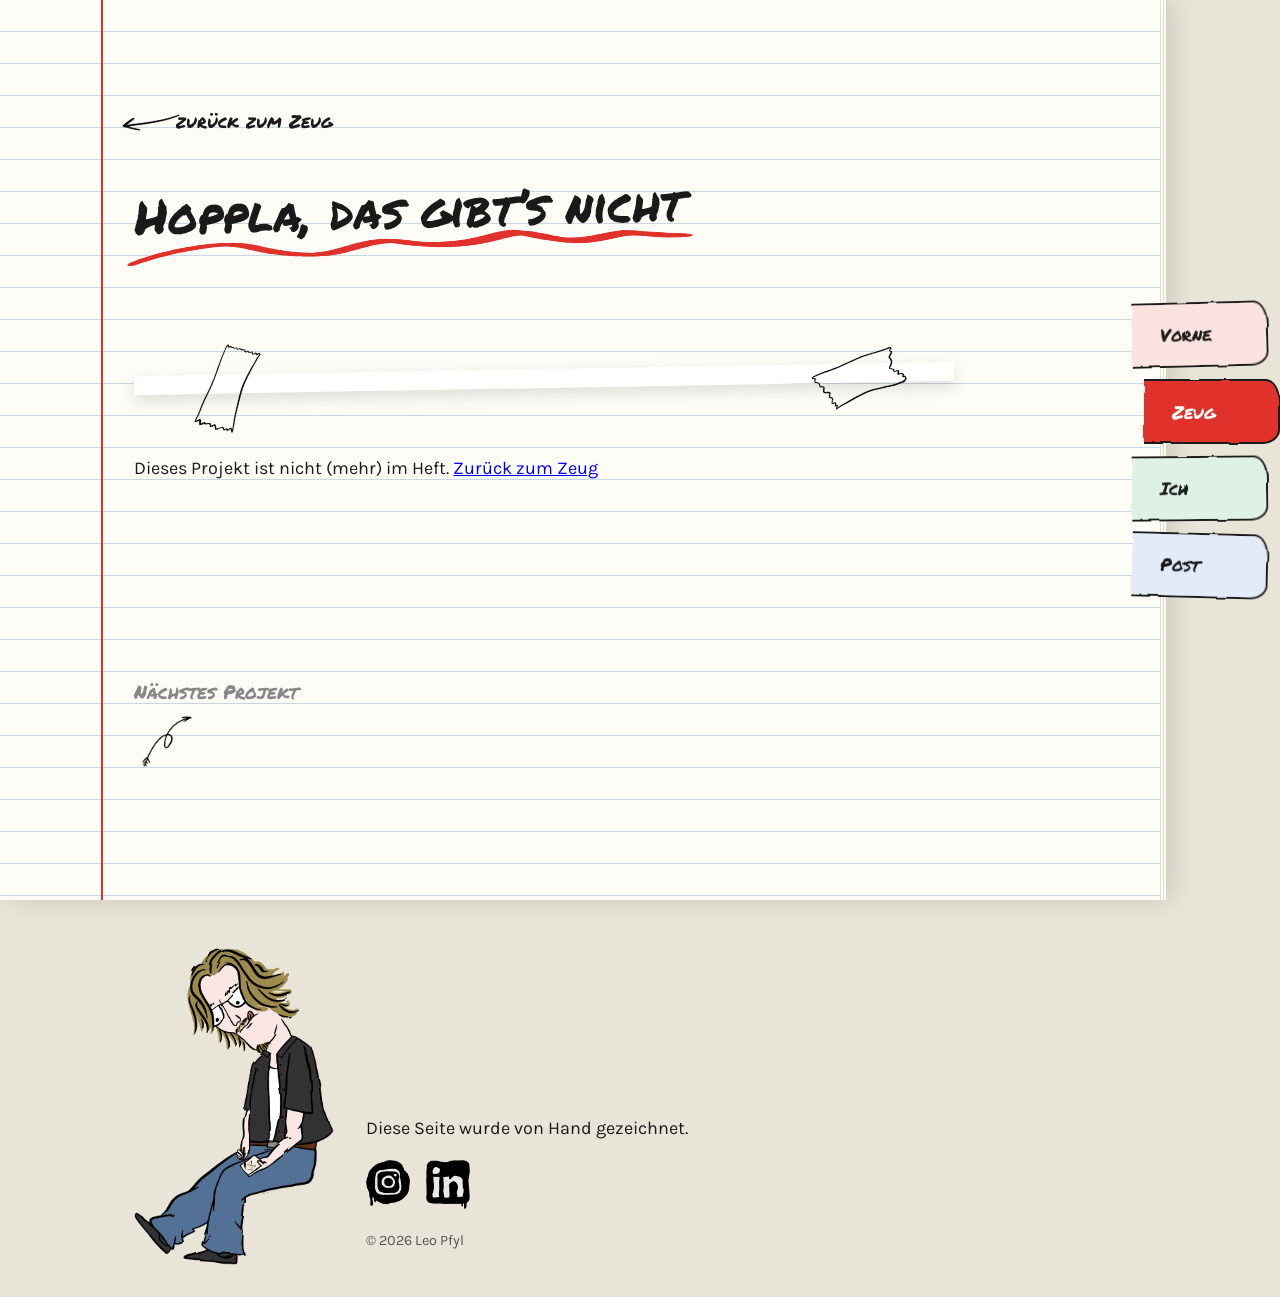
==== projekt.html @ 8b2b8435 "Projekt seite" ====
<!doctype html>
<html lang="de">
<head>
  <meta charset="utf-8">
  <meta name="viewport" content="width=device-width, initial-scale=1">
  <title>Projekt – Leo Pfyl</title>
  <link rel="icon" href="assets/img/marke/logo.png">
  <link rel="preload" href="assets/fonts/permanent-marker.woff2" as="font" type="font/woff2" crossorigin>
  <link rel="stylesheet" href="css/style.css">
  <script>try { if (sessionStorage.getItem("uebergang")) document.documentElement.classList.add("kommt-an"); } catch (e) {}</script>
</head>
<body>

  <svg class="filter" aria-hidden="true">
    <filter id="boil-0"><feTurbulence type="fractalNoise" baseFrequency="0.03" numOctaves="2" seed="1"/><feDisplacementMap in="SourceGraphic" scale="3"/></filter>
    <filter id="boil-1"><feTurbulence type="fractalNoise" baseFrequency="0.03" numOctaves="2" seed="7"/><feDisplacementMap in="SourceGraphic" scale="3"/></filter>
    <filter id="boil-2"><feTurbulence type="fractalNoise" baseFrequency="0.03" numOctaves="2" seed="13"/><feDisplacementMap in="SourceGraphic" scale="3"/></filter>
  </svg>

  <svg class="uebergang" viewBox="0 0 100 100" preserveAspectRatio="none" aria-hidden="true">
    <path pathLength="1" d="M-20 -6 L120 -14 L-20 8 L120 0 L-20 22 L120 14 L-20 36 L120 28 L-20 50 L120 42 L-20 64 L120 56 L-20 78 L120 70 L-20 92 L120 84 L-20 106 L120 98 L-20 120 L120 112"/>
  </svg>

  <nav class="register" aria-label="Hauptnavigation">
    <a class="lasche" href="index.html">Vorne</a>
    <a class="lasche ist-aktiv" href="projekte.html">Zeug</a>
    <a class="lasche" href="index.html#ich">Ich</a>
    <a class="lasche" href="index.html#post">Post</a>
  </nav>

  <main class="seite">
    <!-- Der Inhalt wird aus data/projekte.json gefüllt (projekt.html?p=slug) -->
    <article class="abschnitt projekt">
      <a class="zurueck" href="projekte.html">
        <img src="assets/img/deko/pfeil-einfach.png" alt="">
        zurück zum Zeug
      </a>

      <header class="projekt__kopf">
        <h1 class="notiz projekt__titel"></h1>
        <p class="projekt__notiz"></p>
        <dl class="projekt__infos"></dl>
      </header>

      <figure class="eingeklebt projekt__hauptbild">
        <img class="klebeband klebeband--links" src="assets/img/deko/klebeband-1.png" alt="">
        <img class="klebeband klebeband--rechts" src="assets/img/deko/klebeband-3.png" alt="">
      </figure>

      <div class="projekt__text"></div>

      <div class="projekt__galerie"></div>

      <section class="projekt__skizzen" hidden>
        <h2 class="notiz">Aus dem Skizzenbuch</h2>
        <div class="projekt__galerie"></div>
      </section>

      <a class="naechstes" href="projekte.html">
        <span class="naechstes__label">Nächstes Projekt</span>
        <span class="naechstes__titel"></span>
        <img src="assets/img/deko/pfeil-kringel-1.png" alt="">
      </a>
    </article>
  </main>

  <footer class="fuss">
    <img class="fuss__figur" src="assets/img/figuren/zeichnend.png" alt="Leo sitzt da und zeichnet">
    <div class="fuss__text">
      <p>Diese Seite wurde von Hand gezeichnet.</p>
      <div class="socials">
        <a href="https://www.instagram.com/" aria-label="Instagram"><img src="assets/img/marke/instagram.png" alt=""></a>
        <a href="https://www.linkedin.com/" aria-label="LinkedIn"><img src="assets/img/marke/linkedin.png" alt=""></a>
      </div>
      <p class="fuss__klein">© 2026 Leo Pfyl</p>
    </div>
  </footer>

  <script src="js/vendor/gsap.min.js"></script>
  <script src="js/main.js"></script>
</body>
</html>
---- css/style.css ----
/* ==========================================================================
   Skizzenbuch – Grundgerüst
   ========================================================================== */

@font-face {
  font-family: "Marker";
  src: url("../assets/fonts/permanent-marker.woff2") format("woff2");
  font-display: swap;
}
@font-face {
  font-family: "Karla";
  src: url("../assets/fonts/karla-400.woff2") format("woff2");
  font-weight: 400;
  font-display: swap;
}
@font-face {
  font-family: "Karla";
  src: url("../assets/fonts/karla-700.woff2") format("woff2");
  font-weight: 700;
  font-display: swap;
}

:root {
  --papier: #fdfcf7;
  --tusche: #1a1a1a;
  --rot: #e0322b;
  --linie: #c9d6e3;          /* Heftlinien */
  --zeile: 2rem;             /* Abstand der Heftlinien = Zeilenhöhe */
  --rand: clamp(3rem, 8vw, 7rem);   /* Position des roten Randstrichs */
  --register-breite: 7.5rem;

  --schrift-hand: "Marker", "Comic Sans MS", cursive;
  --schrift-text: "Karla", system-ui, sans-serif;
}

*,
*::before,
*::after { box-sizing: border-box; }

html { scroll-behavior: smooth; }

body {
  margin: 0;
  background: #e9e4d8;        /* Tisch, auf dem das Skizzenbuch liegt */
  color: var(--tusche);
  font-family: var(--schrift-text);
  font-size: 1.125rem;
  line-height: var(--zeile);
}

img { max-width: 100%; display: block; }

.sr-only {
  position: absolute;
  width: 1px; height: 1px;
  overflow: hidden;
  clip: rect(0 0 0 0);
  white-space: nowrap;
}

.filter { position: absolute; width: 0; height: 0; }

/* ---------- Die Seite: liniertes Papier mit rotem Rand ---------- */

.seite {
  position: relative;
  margin-right: var(--register-breite);
  min-height: 100vh;
  padding-left: calc(var(--rand) + 2rem);
  padding-right: 2rem;
  background-color: var(--papier);
  background-image:
    linear-gradient(90deg, transparent calc(var(--rand) - 1px), var(--rot) calc(var(--rand) - 1px),
                    var(--rot) calc(var(--rand) + 1px), transparent calc(var(--rand) + 1px)),
    repeating-linear-gradient(to bottom, transparent 0 calc(var(--zeile) - 1px),
                              var(--linie) calc(var(--zeile) - 1px) var(--zeile));
  /* rechter Rand des Buches: ein paar Seiten, die darunter liegen */
  box-shadow:
    1px 0 0 #e6e1d3,
    3px 0 0 var(--papier), 4px 0 0 #e1dccd,
    6px 0 0 var(--papier), 7px 0 0 #dcd6c6,
    12px 0 24px rgb(0 0 0 / 0.12);
}

.abschnitt {
  min-height: 60vh;
  padding: calc(var(--zeile) * 3) 0;
}

/* ---------- Register-Laschen ---------- */

.register {
  position: fixed;
  top: 0;
  right: 0;
  width: var(--register-breite);
  height: 100vh;
  display: flex;
  flex-direction: column;
  justify-content: center;
  gap: 0.75rem;
  z-index: 10;
}

.lasche {
  --farbe: #f6f1e4;
  position: relative;
  display: block;
  width: calc(var(--register-breite) + 1rem);
  margin-left: -1rem;          /* steckt ein Stück unter der Seite */
  padding: 0.9rem 1rem 0.9rem 1.75rem;
  background: var(--farbe);
  border: 2px solid var(--tusche);
  border-left: none;
  border-radius: 0 14px 18px 0 / 0 22px 14px 0;
  color: var(--tusche);
  font-family: var(--schrift-hand);
  font-size: 1.15rem;
  text-decoration: none;
  transform: translateX(-0.75rem) rotate(var(--kipp, 0deg));
  /* nur transform animieren: eine Farb-Animation unter dem SVG-Filter wird in Chrome nicht neu gezeichnet */
  transition: transform 0.35s cubic-bezier(.3, 1.6, .5, 1);
  filter: url(#boil-0);
}
.lasche:nth-child(1) { --farbe: #fbe3df; --kipp: -1.5deg; }
.lasche:nth-child(2) { --farbe: #fff6c8; --kipp: 1deg; }
.lasche:nth-child(3) { --farbe: #dff0e4; --kipp: -0.5deg; }
.lasche:nth-child(4) { --farbe: #e2ebf7; --kipp: 1.5deg; }

.lasche:hover,
.lasche:focus-visible { transform: translateX(0) rotate(0deg); }

.lasche.ist-aktiv {
  background: var(--rot);
  color: var(--papier);
  transform: translateX(0) rotate(0deg);
}

/* ---------- Handschrift-Elemente ---------- */

.notiz {
  display: inline-block;
  margin: 0 0 var(--zeile);
  font-family: var(--schrift-hand);
  font-weight: 400;
  font-size: clamp(2rem, 4vw, 3rem);
  line-height: calc(var(--zeile) * 2);
  transform: rotate(-1.5deg);
  position: relative;
}
/* rote Wellenlinie unter jeder Notiz – gezeichnet von Leo, eingefärbt per CSS */
.notiz::after {
  content: "";
  position: absolute;
  left: -0.25em;
  right: -0.25em;
  bottom: -0.4em;
  height: 0.6em;
  background: var(--rot);
  -webkit-mask: url("../assets/img/deko/unterstrich-welle.png") center / 100% 100% no-repeat;
          mask: url("../assets/img/deko/unterstrich-welle.png") center / 100% 100% no-repeat;
}

.platzhalter {
  color: #8a8a8a;
  font-style: italic;
}

/* ---------- Gezeichneter Knopf ---------- */

.knopf {
  display: inline-block;
  padding: 0.6rem 1.6rem;
  border: 2.5px solid var(--tusche);
  border-radius: 255px 15px 225px 15px / 15px 225px 15px 255px;
  color: var(--tusche);
  font-family: var(--schrift-hand);
  font-size: 1.2rem;
  text-decoration: none;
  /* Schraffur, die beim Hover "ausgemalt" wird */
  background-image: repeating-linear-gradient(-45deg, var(--rot) 0 2px, transparent 2px 7px);
  background-size: 0% 100%;
  background-repeat: no-repeat;
  transition: background-size 0.45s steps(6);
  filter: url(#boil-0);
}
.knopf:hover,
.knopf:focus-visible { background-size: 100% 100%; }

/* ---------- Startseite ---------- */

.vorne {
  position: relative;
  min-height: 100vh;
  display: flex;
  flex-direction: column;
  align-items: center;
  justify-content: center;
  text-align: center;
}

.schriftzug { margin: 0; width: min(80%, 900px); }
.schriftzug__canvas { width: 100%; height: auto; }

.vorne__untertitel {
  margin: var(--zeile) 0 0;
  font-size: 1.25rem;
  opacity: 0;              /* wird nach dem Schriftzug eingeblendet */
}

.doodle {
  position: absolute;
  left: var(--x);
  top: var(--y);
  width: var(--w);
  transform: rotate(var(--r));
  filter: url(#boil-0);
  opacity: 0;
}

.scroll-hinweis {
  position: absolute;
  bottom: 2rem;
  left: 50%;
  display: flex;
  align-items: flex-end;
  gap: 0.5rem;
  color: var(--tusche);
  font-family: var(--schrift-hand);
  text-decoration: none;
  opacity: 0;
}
.scroll-hinweis img { width: 48px; transform: rotate(150deg); filter: url(#boil-0); }

/* ---------- Wäscheleine ---------- */

.leine {
  --hoehe: 26rem;
  position: relative;
  height: var(--hoehe);
  margin: 0 -2rem;              /* bis an den Seitenrand */
  overflow: hidden;
  cursor: grab;
  touch-action: pan-y;          /* senkrecht scrollen bleibt möglich */
  user-select: none;
}
.leine.ist-gezogen { cursor: grabbing; }

.leine__seil {
  position: absolute;
  inset: 0;
  width: 100%;
  height: 100%;
  overflow: visible;
  filter: url(#boil-0);
}
.leine__seil path {
  fill: none;
  stroke: var(--tusche);
  stroke-width: 2.5;
  stroke-linecap: round;
}

.leine__spur {
  list-style: none;
  margin: 0;
  padding: 0;
}

.karte {
  position: absolute;
  top: 0;
  left: 0;
  width: 180px;
  transform-origin: 50% 0;      /* dreht sich um die Klammer */
  will-change: transform;
}
.karte a {
  display: block;
  padding: 0.6rem 0.6rem 0.4rem;
  background: #fff;
  box-shadow: 0 8px 18px rgb(0 0 0 / 0.14);
  color: var(--tusche);
  text-decoration: none;
  -webkit-user-drag: none;
}
.karte__bild {
  width: 100%;
  aspect-ratio: 4 / 5;
  object-fit: contain;
  background: var(--papier);
  pointer-events: none;
}
.karte__titel {
  display: block;
  margin-top: 0.4rem;
  font-family: var(--schrift-hand);
  font-size: 1.05rem;
  line-height: 1.3;
}
.karte__notiz {
  display: block;
  font-size: 0.85rem;
  line-height: 1.3;
  color: #666;
}
.karte__klammer {
  position: absolute;
  top: -1.4rem;
  left: 50%;
  width: 26px;
  transform: translateX(-50%);
  pointer-events: none;
  z-index: 1;
}
.karte a:hover,
.karte a:focus-visible { outline: 3px solid var(--rot); outline-offset: 2px; }

.leine__hinweis {
  margin: 0;
  text-align: center;
  font-family: var(--schrift-hand);
  color: #888;
}

.leine__fuss {
  display: flex;
  align-items: flex-end;
  gap: 1.5rem;
  margin-top: var(--zeile);
}
.leine__figur { width: 110px; }
.leine__sprechblase {
  margin: 0 0 1rem;
  font-family: var(--schrift-hand);
  font-size: 1.25rem;
  line-height: 1.4;
  transform: rotate(-2deg);
}

/* ---------- Daumenkino ---------- */

.daumenkino__buehne {
  position: relative;
  height: 100vh;
  display: flex;
  align-items: center;
  justify-content: center;
}

.daumenkino__canvas {
  width: min(100%, 900px);
  max-height: 80vh;
  object-fit: contain;
}

.daumenkino__notiz {
  position: absolute;
  left: var(--x);
  top: var(--y);
  margin: 0;
  color: var(--rot);
  font-family: var(--schrift-hand);
  font-size: clamp(1.25rem, 2.4vw, 1.9rem);
  line-height: 1.2;
  white-space: nowrap;
  pointer-events: none;
  opacity: 0;
  transform: translate(-50%, -50%) rotate(var(--r)) scale(0.6);
  transition: opacity 0.2s, transform 0.35s cubic-bezier(.3, 1.8, .5, 1);
}
.daumenkino__notiz.ist-sichtbar {
  opacity: 1;
  transform: translate(-50%, -50%) rotate(var(--r)) scale(1);
}
.daumenkino__notiz.ist-gross { font-size: clamp(2.5rem, 6vw, 4.5rem); }

.daumenkino__notiz.ist-link {
  display: flex;
  align-items: center;
  gap: 0.5rem;
  color: var(--tusche);
  text-decoration: none;
}
.daumenkino__notiz.ist-link.ist-sichtbar { pointer-events: auto; }
.daumenkino__notiz.ist-link img {
  width: 56px;
  transform: rotate(130deg);
  transition: transform 0.3s;
}
.daumenkino__notiz.ist-link:hover img { transform: rotate(130deg) translate(-6px, -6px); }

/* ---------- Über mich ---------- */

.ich {
  display: grid;
  grid-template-columns: minmax(200px, 340px) 1fr;
  grid-template-areas: "titel titel" "foto text";
  gap: var(--zeile) 3rem;
  align-items: start;
}
.ich .notiz { grid-area: titel; justify-self: start; }

.foto {
  grid-area: foto;
  position: relative;
  margin: 0;
  padding: 0.6rem 0.6rem 2.5rem;
  background: #fff;
  box-shadow: 0 6px 18px rgb(0 0 0 / 0.15);
  transform: rotate(-3deg);
}
.foto__klebeband {
  position: absolute;
  top: -2.25rem;
  left: 50%;
  width: 110px;
  transform: translateX(-50%) rotate(8deg);
}
.ich__text { grid-area: text; max-width: 38rem; }

/* ---------- Footer ---------- */

.fuss {
  margin-right: var(--register-breite);
  display: flex;
  align-items: flex-end;
  gap: 2rem;
  padding: 3rem calc(var(--rand) + 2rem) 2rem;
}
.fuss__figur { width: 200px; filter: url(#boil-0); }
.fuss__text p { margin: 0 0 0.5rem; }
.fuss__klein { font-size: 0.9rem; color: #555; }

.socials { display: flex; gap: 1rem; margin: 1rem 0; }
.socials img { width: 44px; transition: transform 0.25s cubic-bezier(.3, 1.6, .5, 1); }
.socials a:hover img { transform: rotate(-10deg) scale(1.15); }

/* ---------- Kritzel-Übergang ---------- */

.uebergang {
  position: fixed;
  inset: 0;
  width: 100%;
  height: 100%;
  z-index: 100;
  pointer-events: none;
  visibility: hidden;
}
.uebergang path {
  fill: none;
  stroke: var(--rot);
  stroke-width: 22;
  stroke-linecap: round;
  stroke-linejoin: round;
  stroke-dasharray: 1;
  stroke-dashoffset: 1;
}
html.kommt-an .uebergang,
html.geht-weg .uebergang { visibility: visible; pointer-events: auto; }
html.kommt-an .uebergang path { stroke-dashoffset: 0; }

/* ---------- Eingeklebte Bilder (Klebeband oben) ---------- */

.eingeklebt {
  position: relative;
  display: block;
  margin: 0;
  padding: 0.6rem;
  background: #fff;
  box-shadow: 0 6px 16px rgb(0 0 0 / 0.13);
  transform: rotate(var(--r, 0deg));
}
.eingeklebt > img:not(.klebeband),
.eingeklebt > video { width: 100%; background: var(--papier); }
.klebeband {
  position: absolute;
  top: -1.6rem;
  left: 50%;
  width: 90px;
  transform: translateX(-50%) rotate(-6deg);
  pointer-events: none;
  z-index: 1;
}

/* ---------- Projekte-Seite ---------- */

.filter-reiter {
  display: flex;
  flex-wrap: wrap;
  gap: 0.5rem 1.5rem;
  margin: 0 0 calc(var(--zeile) * 2);
}
.filter-reiter__knopf {
  position: relative;
  padding: 0.3rem 0.9rem;
  border: none;
  background: none;
  color: var(--tusche);
  font: inherit;
  font-family: var(--schrift-hand);
  font-size: 1.2rem;
  cursor: pointer;
}
.filter-reiter__anzahl { font-size: 0.8em; color: #888; }
/* aktiver Filter: rot umkringelt mit Leos gezeichnetem Kreis */
.filter-reiter__knopf::after {
  content: "";
  position: absolute;
  inset: -0.35rem -0.6rem;
  background: var(--rot);
  -webkit-mask: url("../assets/img/deko/kreis-kurz.png") center / 100% 100% no-repeat;
          mask: url("../assets/img/deko/kreis-kurz.png") center / 100% 100% no-repeat;
  transform: scale(0.4) rotate(-20deg);
  opacity: 0;
  transition: transform 0.35s cubic-bezier(.3, 1.6, .5, 1), opacity 0.2s;
}
.filter-reiter__knopf[aria-pressed="true"]::after { transform: none; opacity: 1; }
.filter-reiter__knopf:hover::after { opacity: 0.35; transform: scale(0.9); }
.filter-reiter__knopf[aria-pressed="true"]:hover::after { opacity: 1; transform: none; }

.zeug__liste {
  list-style: none;
  margin: 0;
  padding: 0;
  display: grid;
  grid-template-columns: repeat(auto-fill, minmax(220px, 1fr));
  gap: calc(var(--zeile) * 2) 2.5rem;
}
.zettel a {
  display: block;
  color: var(--tusche);
  text-decoration: none;
  transform: rotate(var(--r));
  transition: transform 0.35s cubic-bezier(.3, 1.6, .5, 1);
}
.zettel__bild { transition: box-shadow 0.3s; }
.zettel__bild > img:not(.klebeband) { aspect-ratio: 4 / 5; object-fit: contain; }
.zettel a:hover,
.zettel a:focus-visible { transform: rotate(0deg) translateY(-8px); }
.zettel a:hover .zettel__bild,
.zettel a:focus-visible .zettel__bild { box-shadow: 0 16px 30px rgb(0 0 0 / 0.2); }
.zettel a:focus-visible { outline: 3px solid var(--rot); outline-offset: 6px; }

.zettel__titel {
  display: block;
  margin-top: 0.75rem;
  font-family: var(--schrift-hand);
  font-size: 1.3rem;
  line-height: 1.3;
}
.zettel__notiz {
  display: block;
  font-size: 0.95rem;
  line-height: 1.4;
  color: #555;
}
.zettel a:hover .zettel__titel { color: var(--rot); }

/* ---------- Projekt-Detailseite ---------- */

.zurueck,
.naechstes {
  display: inline-flex;
  align-items: center;
  gap: 0.5rem;
  color: var(--tusche);
  font-family: var(--schrift-hand);
  text-decoration: none;
}
.zurueck { margin-bottom: var(--zeile); }
.zurueck img { width: 34px; transform: rotate(-135deg); transition: transform 0.3s; }
.zurueck:hover img { transform: rotate(-135deg) translateY(-6px); }

.projekt__kopf { margin-bottom: calc(var(--zeile) * 2); }
.projekt__notiz { margin: 0; font-size: 1.25rem; color: #555; }
.projekt__infos {
  display: flex;
  flex-wrap: wrap;
  gap: 0.25rem 2rem;
  margin: var(--zeile) 0 0;
}
.projekt__infos dt { font-family: var(--schrift-hand); color: var(--rot); }
.projekt__infos dd { margin: 0; }

.projekt__hauptbild {
  max-width: 820px;
  margin-bottom: calc(var(--zeile) * 2);
  --r: -1deg;
}
.projekt__hauptbild .klebeband--links { left: 6%; transform: rotate(-25deg); }
.projekt__hauptbild .klebeband--rechts { left: auto; right: 6%; transform: rotate(22deg); }

.projekt__text { max-width: 40rem; margin-bottom: calc(var(--zeile) * 2); }

.projekt__galerie {
  display: grid;
  grid-template-columns: repeat(auto-fill, minmax(240px, 1fr));
  gap: calc(var(--zeile) * 2) 2.5rem;
  margin-bottom: calc(var(--zeile) * 3);
}

.naechstes {
  margin-top: var(--zeile);
  font-size: 1.5rem;
  flex-wrap: wrap;
}
.naechstes__label { color: #888; font-size: 0.8em; width: 100%; }
.naechstes img { width: 50px; transition: transform 0.3s; }
.naechstes:hover .naechstes__titel { color: var(--rot); }
.naechstes:hover img { transform: translateX(8px); }

/* ---------- Kleine Bildschirme ---------- */

@media (max-width: 700px) {
  :root { --register-breite: 0rem; --rand: 2rem; }

  .register {
    top: auto;
    bottom: 0;
    width: 100%;
    height: auto;
    flex-direction: row;
    justify-content: center;
    gap: 0.25rem;
    background: var(--papier);
    border-top: 2px solid var(--tusche);
  }
  .lasche {
    width: auto;
    margin: 0;
    padding: 0.5rem 0.9rem;
    border: 2px solid var(--tusche);
    border-top: none;
    border-radius: 0 0 14px 18px;
    transform: rotate(var(--kipp, 0deg));
  }

  .ich { grid-template-columns: 1fr; grid-template-areas: "titel" "foto" "text"; }
  .foto { max-width: 280px; }

  .fuss { flex-direction: column; align-items: flex-start; padding-bottom: 5rem; }
}
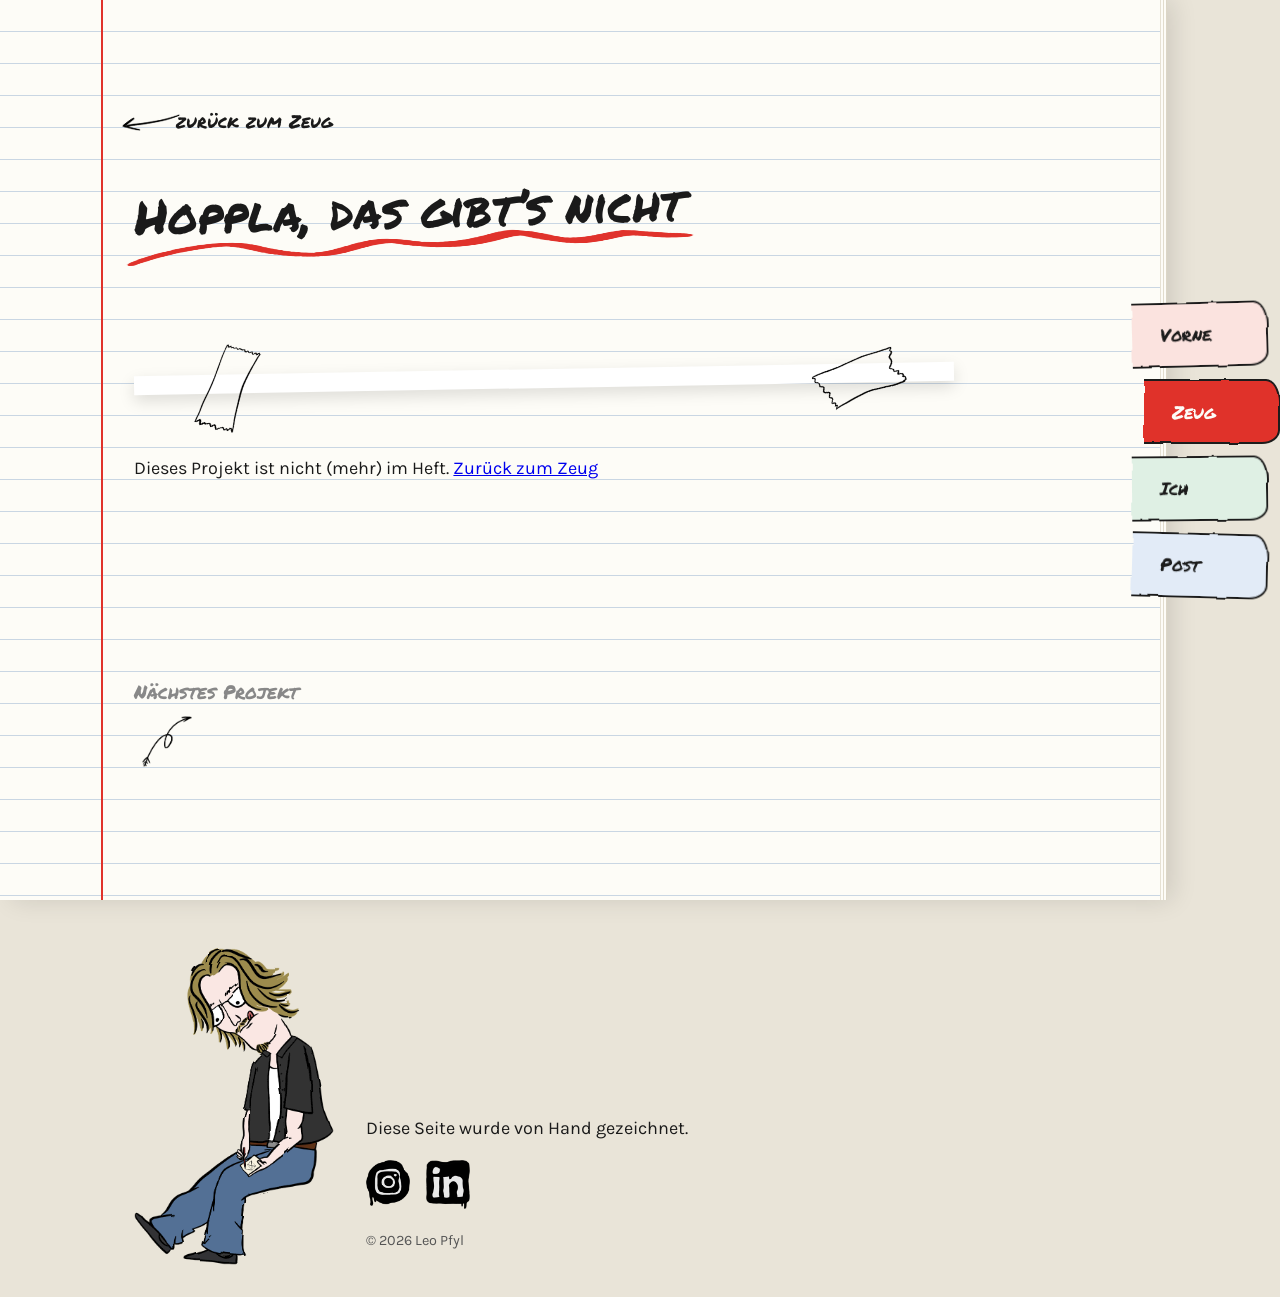
==== commit 17090a75: "Mauszeiger zeichnet, usw." ====
--- a/projekt.html
+++ b/projekt.html
@@ -7,7 +7,7 @@
   <link rel="icon" href="assets/img/marke/logo.png">
   <link rel="preload" href="assets/fonts/permanent-marker.woff2" as="font" type="font/woff2" crossorigin>
   <link rel="stylesheet" href="css/style.css">
-  <script>try { if (sessionStorage.getItem("uebergang")) document.documentElement.classList.add("kommt-an"); } catch (e) {}</script>
+  <script>document.documentElement.classList.add("js"); try { if (sessionStorage.getItem("uebergang")) document.documentElement.classList.add("kommt-an"); } catch (e) {}</script>
 </head>
 <body>
 
@@ -69,14 +69,15 @@
     <div class="fuss__text">
       <p>Diese Seite wurde von Hand gezeichnet.</p>
       <div class="socials">
-        <a href="https://www.instagram.com/" aria-label="Instagram"><img src="assets/img/marke/instagram.png" alt=""></a>
-        <a href="https://www.linkedin.com/" aria-label="LinkedIn"><img src="assets/img/marke/linkedin.png" alt=""></a>
+        <a href="https://www.instagram.com/pfyyl/" target="_blank" rel="noopener" aria-label="Instagram"><img src="assets/img/marke/instagram.png" alt=""></a>
+        <a href="https://www.linkedin.com/in/leo-pfyl-09a23332b/" target="_blank" rel="noopener" aria-label="LinkedIn"><img src="assets/img/marke/linkedin.png" alt=""></a>
       </div>
       <p class="fuss__klein">© 2026 Leo Pfyl</p>
     </div>
   </footer>
 
   <script src="js/vendor/gsap.min.js"></script>
+  <script src="js/vendor/ScrollTrigger.min.js"></script>
   <script src="js/main.js"></script>
 </body>
 </html>
--- a/css/style.css
+++ b/css/style.css
@@ -83,6 +83,7 @@
 }
 
 .abschnitt {
+  position: relative;
   min-height: 60vh;
   padding: calc(var(--zeile) * 3) 0;
 }
@@ -161,6 +162,66 @@
           mask: url("../assets/img/deko/unterstrich-welle.png") center / 100% 100% no-repeat;
 }
 
+/* Die Wellenlinie zeichnet sich von links nach rechts, sobald die Notiz ins Bild kommt */
+html.js .notiz::after {
+  clip-path: inset(0 100% 0 0);
+  transition: clip-path 0.7s cubic-bezier(.6, 0, .3, 1) 0.2s;
+}
+html.js .notiz.ist-gezeichnet::after { clip-path: inset(0 0 0 0); }
+
+/* ---------- Randkritzel (zeichnen sich beim Scrollen selbst) ---------- */
+
+.randkritzel {
+  position: absolute;
+  left: var(--x);
+  top: var(--y);
+  width: var(--w);
+  aspect-ratio: var(--format);
+  background: var(--rot);
+  /* das Bild selbst steht im HTML (mask-image), damit der Pfad überall stimmt */
+  -webkit-mask-position: center;
+          mask-position: center;
+  -webkit-mask-size: contain;
+          mask-size: contain;
+  -webkit-mask-repeat: no-repeat;
+          mask-repeat: no-repeat;
+  transform: rotate(var(--r, 0deg));
+  pointer-events: none;
+}
+html.js .randkritzel {
+  clip-path: inset(0 100% 0 0);
+  transition: clip-path 0.8s cubic-bezier(.6, 0, .3, 1) 0.5s;
+}
+html.js .randkritzel.ist-gezeichnet { clip-path: inset(0 0 0 0); }
+
+/* ---------- Links: Unterstreichung zeichnet sich beim Hover ---------- */
+
+/* (die Daumenkino-Notiz ist schon absolut positioniert und braucht das nicht) */
+.zurueck,
+.naechstes__titel {
+  position: relative;
+}
+.zurueck::after,
+.naechstes__titel::after,
+.daumenkino__notiz.ist-link::after {
+  content: "";
+  position: absolute;
+  left: 0;
+  right: 0;
+  bottom: -0.45em;
+  height: 0.45em;
+  background: var(--rot);
+  -webkit-mask: url("../assets/img/deko/unterstrich-doppelt.png") center / 100% 100% no-repeat;
+          mask: url("../assets/img/deko/unterstrich-doppelt.png") center / 100% 100% no-repeat;
+  clip-path: inset(0 100% 0 0);
+  transition: clip-path 0.4s cubic-bezier(.6, 0, .3, 1);
+}
+.zurueck:hover::after,
+.zurueck:focus-visible::after,
+.naechstes:hover .naechstes__titel::after,
+.naechstes:focus-visible .naechstes__titel::after,
+.daumenkino__notiz.ist-link:hover::after { clip-path: inset(0 0 0 0); }
+
 .platzhalter {
   color: #8a8a8a;
   font-style: italic;
@@ -394,8 +455,8 @@
 
 .ich {
   display: grid;
-  grid-template-columns: minmax(200px, 340px) 1fr;
-  grid-template-areas: "titel titel" "foto text";
+  grid-template-columns: minmax(200px, 340px) 1fr 180px;
+  grid-template-areas: "titel titel titel" "foto text figur";
   gap: var(--zeile) 3rem;
   align-items: start;
 }
@@ -418,6 +479,50 @@
   transform: translateX(-50%) rotate(8deg);
 }
 .ich__text { grid-area: text; max-width: 38rem; }
+.ich__figur-box { grid-area: figur; align-self: end; }
+.ich__figur { width: 100%; cursor: pointer; }
+.ich__hinweis {
+  margin: 0;
+  font-family: var(--schrift-hand);
+  color: var(--rot);
+  transform: rotate(-4deg);
+}
+
+/* ---------- Kontakt ("Post") ---------- */
+
+.post__text { margin: 0 0 var(--zeile); }
+
+.post__mail {
+  position: relative;
+  display: inline-block;
+  margin-bottom: calc(var(--zeile) * 2);
+  color: var(--tusche);
+  font-family: var(--schrift-hand);
+  font-size: clamp(1.8rem, 4.5vw, 3.2rem);
+  line-height: calc(var(--zeile) * 2);
+  text-decoration: none;
+  transition: color 0.2s;
+}
+.post__mail:hover,
+.post__mail:focus-visible { color: var(--rot); }
+/* rote Doppel-Unterstreichung, die sich beim Hover zeichnet */
+.post__mail::after {
+  content: "";
+  position: absolute;
+  left: 0;
+  right: 0;
+  bottom: -0.15em;
+  height: 0.35em;
+  background: var(--rot);
+  -webkit-mask: url("../assets/img/deko/unterstrich-doppelt.png") center / 100% 100% no-repeat;
+          mask: url("../assets/img/deko/unterstrich-doppelt.png") center / 100% 100% no-repeat;
+  clip-path: inset(0 100% 0 0);
+  transition: clip-path 0.45s cubic-bezier(.6, 0, .3, 1);
+}
+.post__mail:hover::after,
+.post__mail:focus-visible::after { clip-path: inset(0 0 0 0); }
+
+.socials--gross img { width: 64px; }
 
 /* ---------- Footer ---------- */
 
@@ -435,6 +540,107 @@
 .socials { display: flex; gap: 1rem; margin: 1rem 0; }
 .socials img { width: 44px; transition: transform 0.25s cubic-bezier(.3, 1.6, .5, 1); }
 .socials a:hover img { transform: rotate(-10deg) scale(1.15); }
+
+/* ---------- Cover: geschlossenes Skizzenbuch ---------- */
+
+.cover {
+  position: fixed;
+  inset: 0;
+  z-index: 90;
+  display: none;
+  align-items: center;
+  justify-content: center;
+  perspective: 2200px;
+  cursor: pointer;
+}
+html.mit-cover .cover { display: flex; }
+html.mit-cover body { overflow: hidden; }
+
+.cover__deckel {
+  position: absolute;
+  inset: 0 var(--register-breite) 0 0;
+  transform-origin: left center;
+  transform-style: preserve-3d;
+}
+.cover__vorne,
+.cover__innen {
+  position: absolute;
+  inset: 0;
+  backface-visibility: hidden;
+}
+/* schwarzer Kartonumschlag mit leichter Struktur */
+.cover__vorne {
+  display: flex;
+  align-items: center;
+  justify-content: center;
+  background:
+    radial-gradient(circle at 30% 20%, rgb(255 255 255 / 0.06), transparent 60%),
+    repeating-linear-gradient(35deg, rgb(255 255 255 / 0.015) 0 2px, transparent 2px 5px),
+    #1c1b19;
+  box-shadow: inset -14px 0 30px rgb(0 0 0 / 0.5), 12px 0 24px rgb(0 0 0 / 0.25);
+  border-radius: 0 10px 10px 0;
+}
+.cover__innen {
+  background: #f2ede0;
+  transform: rotateY(180deg);
+}
+
+.cover__etikett {
+  display: flex;
+  flex-direction: column;
+  align-items: center;
+  gap: 0.25rem;
+  padding: 1.5rem 2.5rem 1.25rem;
+  background: var(--papier);
+  transform: rotate(-2deg);
+  box-shadow: 0 4px 12px rgb(0 0 0 / 0.4);
+}
+.cover__etikett img { width: 70px; margin-bottom: 0.5rem; }
+.cover__titel { font-family: var(--schrift-hand); font-size: 2rem; line-height: 1.1; }
+.cover__name { font-size: 1rem; letter-spacing: 0.2em; text-transform: uppercase; }
+
+/* rotes Gummiband, das das Buch zuhält */
+.cover__gummi {
+  position: absolute;
+  top: 0;
+  bottom: 0;
+  right: 12%;
+  width: 14px;
+  background: linear-gradient(90deg, #a51f1a, var(--rot) 40%, #b8241e);
+  box-shadow: 2px 0 6px rgb(0 0 0 / 0.5);
+}
+
+.cover__hinweis {
+  position: absolute;
+  bottom: 2rem;
+  left: calc(50% - var(--register-breite) / 2);
+  transform: translateX(-50%);
+  margin: 0;
+  color: #cfc8b8;
+  font-family: var(--schrift-hand);
+}
+
+/* ---------- Fehlerseite (404) ---------- */
+
+.fehlerseite__kino { width: min(100%, 380px); display: block; margin: var(--zeile) 0 0; }
+.fehlerseite__notiz {
+  margin: 0 0 calc(var(--zeile) * 2);
+  font-family: var(--schrift-hand);
+  font-size: 1.4rem;
+  color: var(--rot);
+  transform: rotate(-3deg);
+}
+
+/* ---------- Tusche-Spur am Mauszeiger ---------- */
+
+.tusche {
+  position: fixed;
+  inset: 0;
+  width: 100%;
+  height: 100%;
+  z-index: 80;              /* über der Seite, unter Cover und Übergang */
+  pointer-events: none;     /* Klicks gehen durch */
+}
 
 /* ---------- Kritzel-Übergang ---------- */
 
@@ -636,7 +842,8 @@
     transform: rotate(var(--kipp, 0deg));
   }
 
-  .ich { grid-template-columns: 1fr; grid-template-areas: "titel" "foto" "text"; }
+  .ich { grid-template-columns: 1fr; grid-template-areas: "titel" "foto" "text" "figur"; }
+  .ich__figur { width: 140px; }
   .foto { max-width: 280px; }
 
   .fuss { flex-direction: column; align-items: flex-start; padding-bottom: 5rem; }
